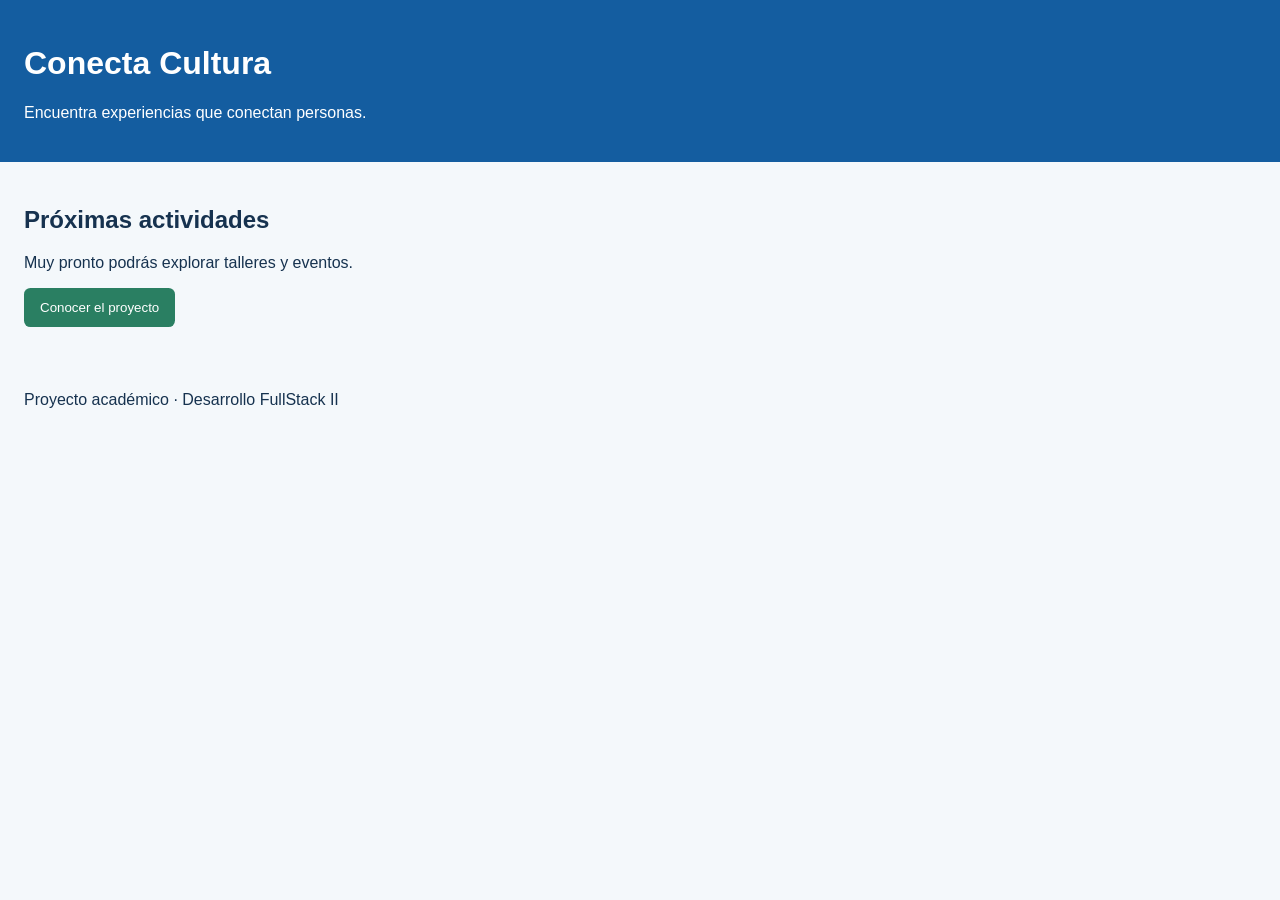
==== index.html @ 901fdadd "docs: identificar autor del proyecto" ====
<!DOCTYPE html>
<html lang="es">
<head>
  <meta charset="UTF-8">
  <meta name="viewport" content="width=device-width, initial-scale=1.0">
  <meta name="description" content="Actividades y talleres de Conecta Cultura">
  <title>Conecta Cultura | Inicio</title>
  <link rel="stylesheet" href="assets/css/estilos.css">
</head>
<body>
  <header>
    <h1>Conecta Cultura</h1>
    <p>Encuentra experiencias que conectan personas.</p>
  </header>

  <main>
    <section>
      <h2>Próximas actividades</h2>
      <p>Muy pronto podrás explorar talleres y eventos.</p>
      <button id="boton-bienvenida" type="button">Conocer el proyecto</button>
    </section>
  </main>

  <footer>
    <p>Proyecto académico · Desarrollo FullStack II</p>
  </footer>

  <script src="assets/js/app.js"></script>
</body>
</html>
---- assets/css/estilos.css ----
* {
  box-sizing: border-box;
}

body {
  margin: 0;
  font-family: Arial, sans-serif;
  color: #16324f;
  background-color: #f4f8fb;
}

header,
main,
footer {
  padding: 1.5rem;
}

header {
  color: #ffffff;
  background-color: #145da0;
}

button {
  padding: 0.75rem 1rem;
  color: #ffffff;
  background-color: #2a7f62;
  border: 0;
  border-radius: 0.4rem;
  cursor: pointer;
}
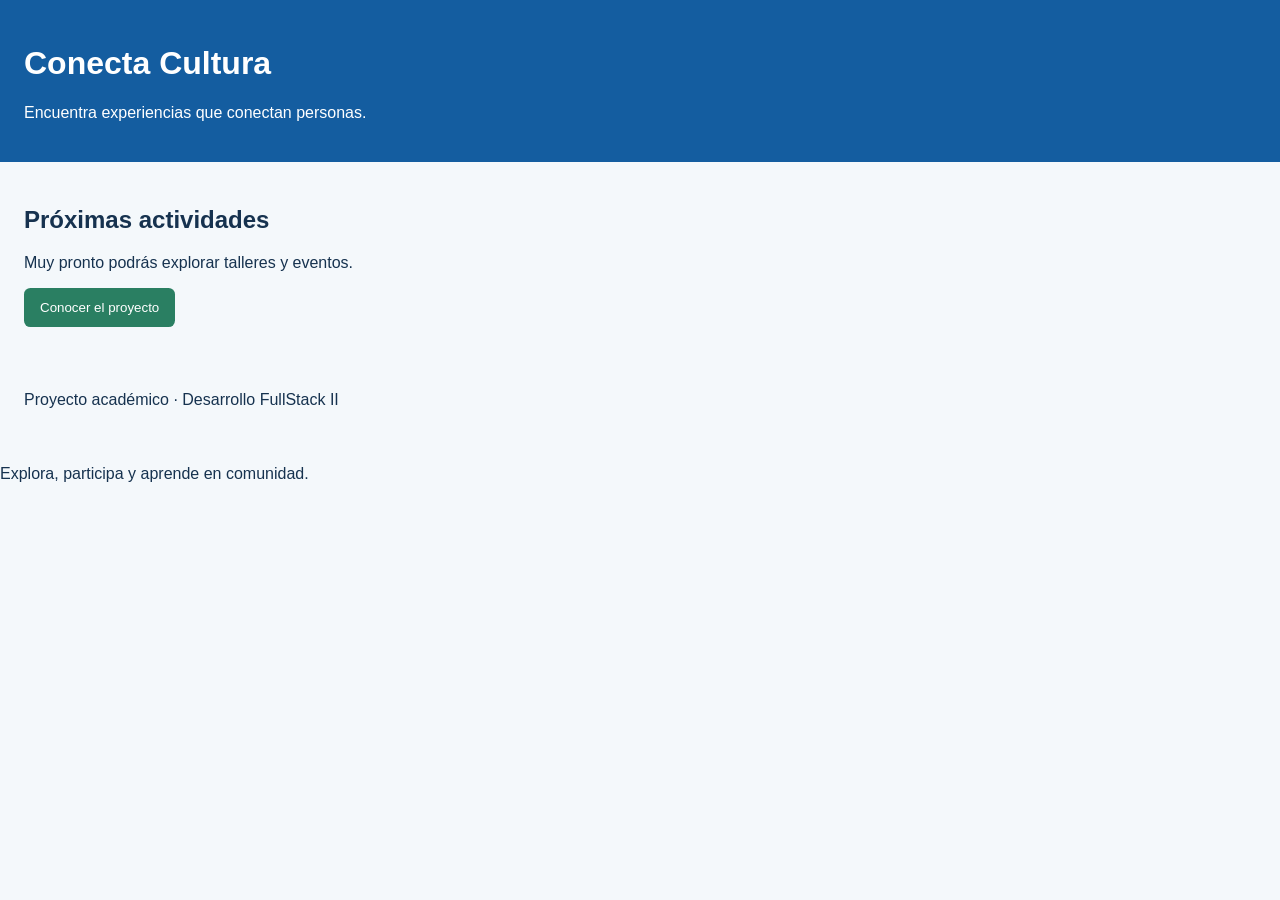
==== commit 2de0869c: "feat: agregar mensaje principal de la plataforma" ====
--- a/index.html
+++ b/index.html
@@ -27,4 +27,5 @@
 
   <script src="assets/js/app.js"></script>
 </body>
-</html>+</html>
+<p class="mensaje-inicial">Explora, participa y aprende en comunidad.</p>
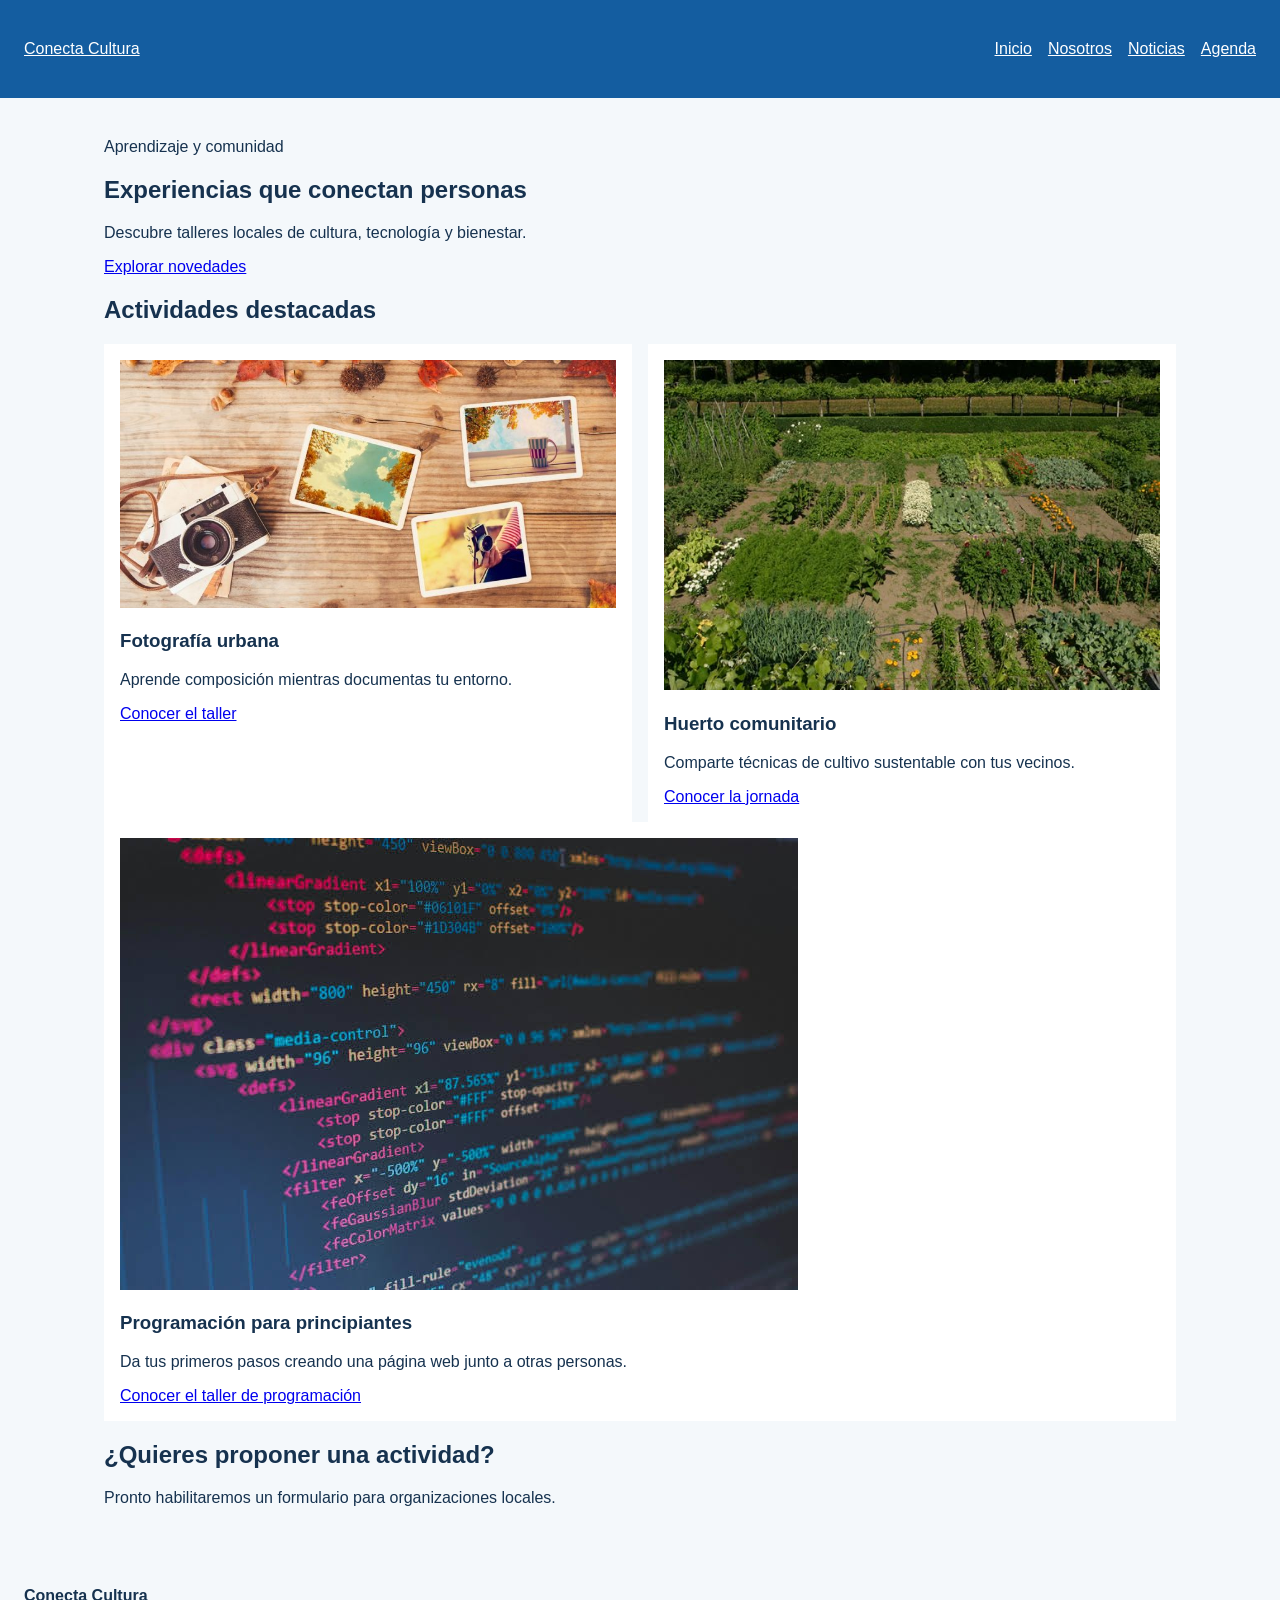
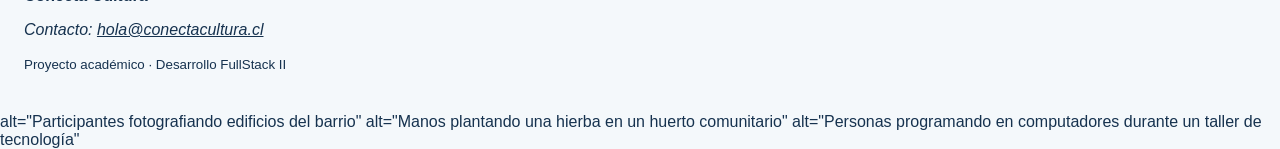
==== commit 31abfd78: "feat: agregar agenda semántica de actividades" ====
--- a/index.html
+++ b/index.html
@@ -1,31 +1,74 @@
 <!DOCTYPE html>
 <html lang="es">
 <head>
-  <meta charset="UTF-8">
-  <meta name="viewport" content="width=device-width, initial-scale=1.0">
-  <meta name="description" content="Actividades y talleres de Conecta Cultura">
-  <title>Conecta Cultura | Inicio</title>
-  <link rel="stylesheet" href="assets/css/estilos.css">
+<meta charset="UTF-8">
+<meta name="viewport" content="width=device-width, initial-scale=1.0">
+<meta name="description" content="Talleres y actividades de Conecta Cultura">
+<title>Inicio | Conecta Cultura</title>
+<link rel="stylesheet" href="assets/css/estilos.css">
 </head>
 <body>
-  <header>
-    <h1>Conecta Cultura</h1>
-    <p>Encuentra experiencias que conectan personas.</p>
-  </header>
+<a class="salto-contenido" href="#contenido-principal">Ir al contenido</a>
+<header class="cabecera-sitio">
+<a class="marca" href="index.html">Conecta Cultura</a>
+<nav aria-label="Navegación principal">
+<ul class="menu">
+<li><a href="index.html" aria-current="page">Inicio</a></li>
+<li><a href="nosotros.html">Nosotros</a></li>
+<li><a href="noticias.html">Noticias</a></li>
+<li><a href="agenda.html">Agenda</a></li>
+</ul>
+</nav>
+</header>
+<main id="contenido-principal">
+<section class="presentacion">
+<p class="etiqueta">Aprendizaje y comunidad</p>
+<h1>Experiencias que conectan personas</h1>
+<p>Descubre talleres locales de cultura, tecnología y bienestar.</p>
+<a class="boton" href="noticias.html">Explorar novedades</a>
+</section>
+<section aria-labelledby="titulo-actividades">
+<h2 id="titulo-actividades">Actividades destacadas</h2>
+<div class="grilla-tarjetas">
+<article class="tarjeta">
+<img src="assets/img/fotografia.jpg"
+alt="Participantes fotografiando edificios del barrio">
+<h3>Fotografía urbana</h3>
+<p>Aprende composición mientras documentas tu entorno.</p>
+<a href="noticia-detalle-1.html">Conocer el taller</a>
+</article>
+<article class="tarjeta">
+<img src="assets/img/huerto.jpg"
+alt="Manos plantando una hierba en un huerto comunitario">
+<h3>Huerto comunitario</h3>
+<p>Comparte técnicas de cultivo sustentable con tus vecinos.</p>
+<a href="noticia-detalle-2.html">Conocer la jornada</a>
+</article>
+</div>
+<article class="tarjeta">
+    <img src="assets/img/programacion.jpg"
+    alt="Personas programando en computadores durante un taller de tecnología">
+    <h3>Programación para principiantes</h3>
+    <p>Da tus primeros pasos creando una página web junto a otras personas.</p>
+    <a href="noticia-detalle-3.html">Conocer el taller de programación</a>
+  </article>
 
-  <main>
-    <section>
-      <h2>Próximas actividades</h2>
-      <p>Muy pronto podrás explorar talleres y eventos.</p>
-      <button id="boton-bienvenida" type="button">Conocer el proyecto</button>
-    </section>
-  </main>
-
-  <footer>
-    <p>Proyecto académico · Desarrollo FullStack II</p>
-  </footer>
-
-  <script src="assets/js/app.js"></script>
+</div>
+</section>
+<aside class="aviso" aria-labelledby="titulo-aviso">
+<h2 id="titulo-aviso">¿Quieres proponer una actividad?</h2>
+<p>Pronto habilitaremos un formulario para organizaciones locales.</p>
+</aside>
+</main>
+<footer class="pie-sitio">
+<p><strong>Conecta Cultura</strong></p>
+<address>Contacto: <a
+href="mailto:hola@conectacultura.cl">hola@conectacultura.cl</a></address>
+<p><small>Proyecto académico · Desarrollo FullStack II</small></p>
+</footer>
+<script src="assets/js/app.js"></script>
 </body>
 </html>
-<p class="mensaje-inicial">Explora, participa y aprende en comunidad.</p>+alt="Participantes fotografiando edificios del barrio"
+alt="Manos plantando una hierba en un huerto comunitario"
+alt="Personas programando en computadores durante un taller de tecnología"
--- a/assets/css/estilos.css
+++ b/assets/css/estilos.css
@@ -28,3 +28,100 @@
   border-radius: 0.4rem;
   cursor: pointer;
 }
+.cabecera-sitio,
+.menu,
+.grilla-tarjetas {
+  display: flex;
+  gap: 1rem;
+}
+
+.cabecera-sitio {
+  align-items: center;
+  justify-content: space-between;
+}
+
+.menu {
+  padding: 0;
+  list-style: none;
+}
+
+.marca,
+.menu a,
+.pie-sitio a {
+  color: inherit;
+}
+
+main {
+  max-width: 70rem;
+  margin-inline: auto;
+}
+
+.grilla-tarjetas {
+  flex-wrap: wrap;
+}
+
+.tarjeta {
+  flex: 1 1 18rem;
+  padding: 1rem;
+  background: #ffffff;
+}
+
+img {
+  max-width: 100%;
+  height: auto;
+}
+
+.salto-contenido {
+  position: absolute;
+  left: -10000px;
+}
+
+.salto-contenido:focus {
+  position: static;
+}
+.tabla-contenedor {
+max-width: 100%;
+overflow-x: auto;
+}
+table {
+width: 100%;
+border-collapse: collapse;
+background-color: #ffffff;
+}
+caption {
+padding: 0.75rem;
+font-weight: bold;
+text-align: left;
+}
+th,
+td {
+padding: 0.75rem;
+border: 1px solid #b8c4cf;
+text-align: left;
+}
+thead {
+color: #ffffff;
+background-color: #145da0;
+}
+.formulario {
+display: grid;
+gap: 1rem;
+max-width: 42rem;
+}
+.formulario fieldset {
+display: grid;
+gap: 0.75rem;
+padding: 1rem;
+border: 1px solid #b8c4cf;
+}
+.formulario input,
+.formulario select,
+.formulario textarea {
+width: 100%;
+padding: 0.7rem;
+font: inherit;
+}
+.formulario input[type="radio"],
+.formulario input[type="checkbox"] {
+width: auto;
+}
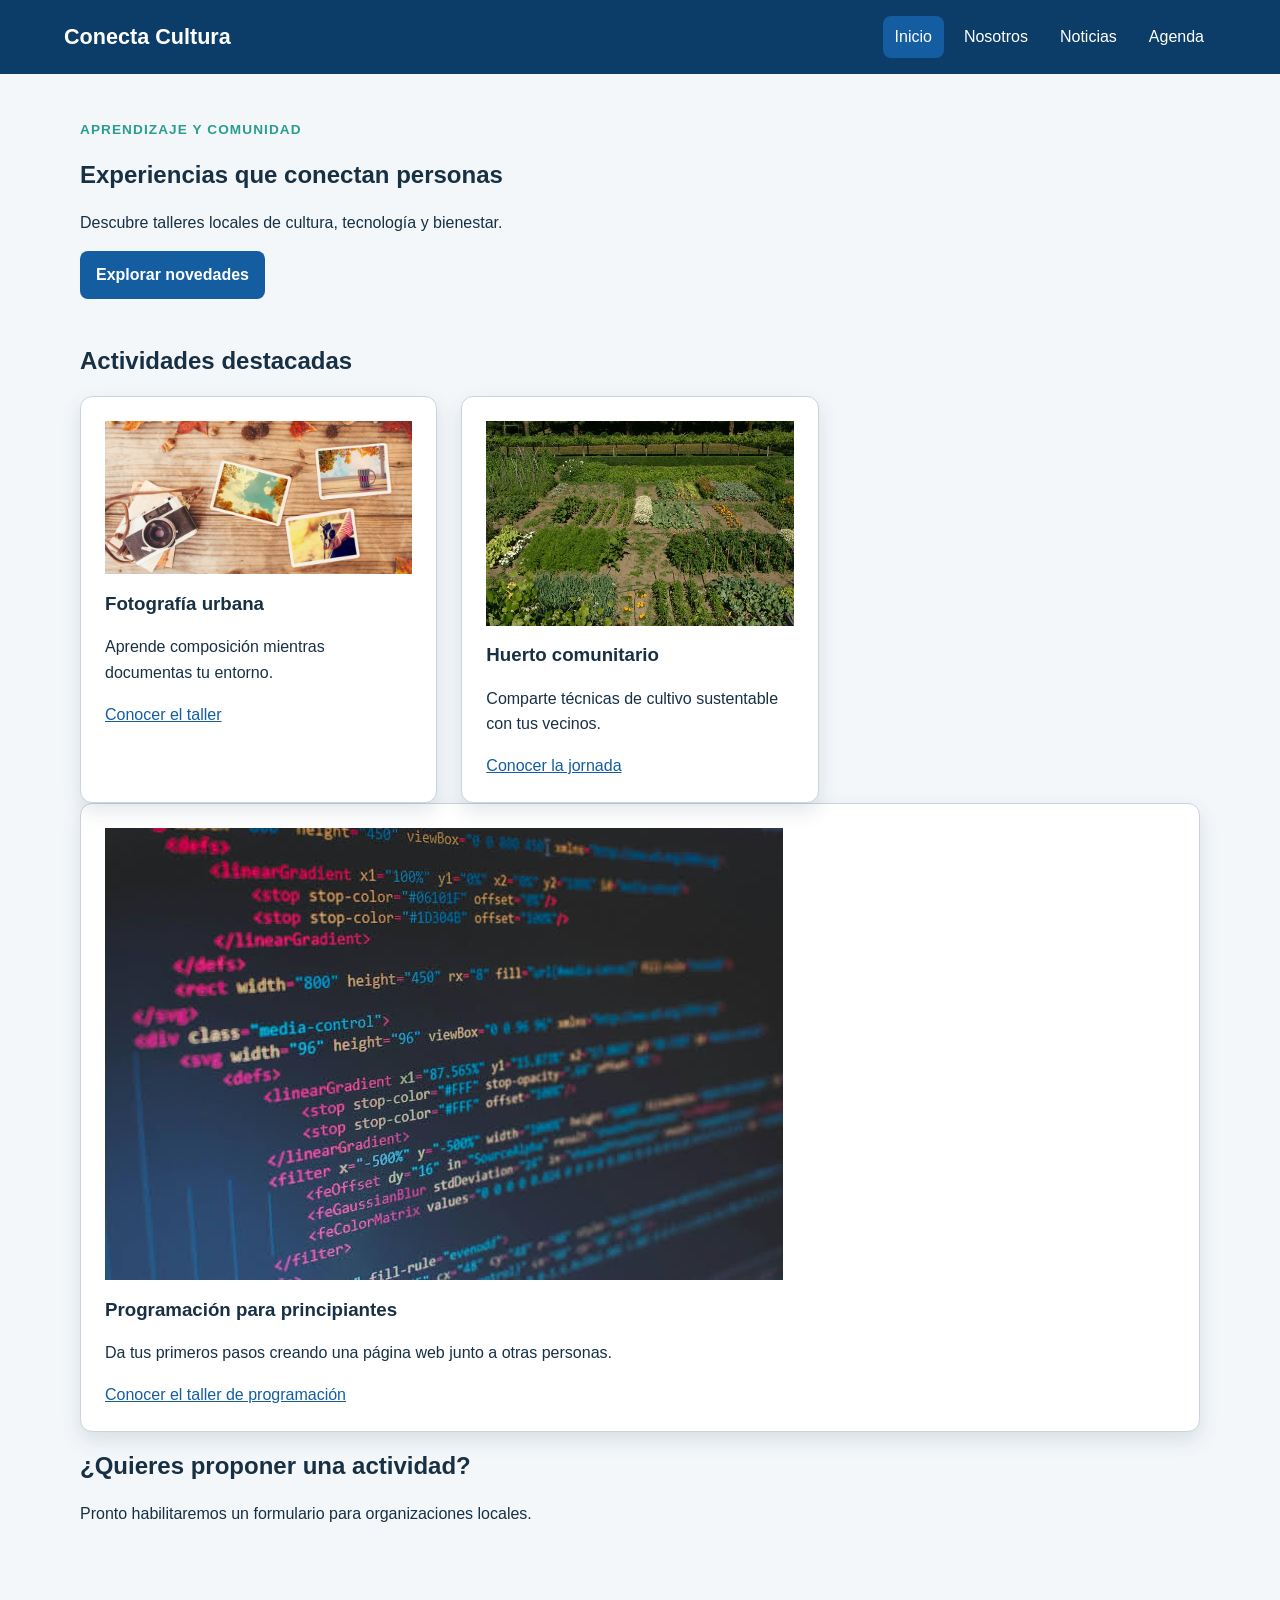
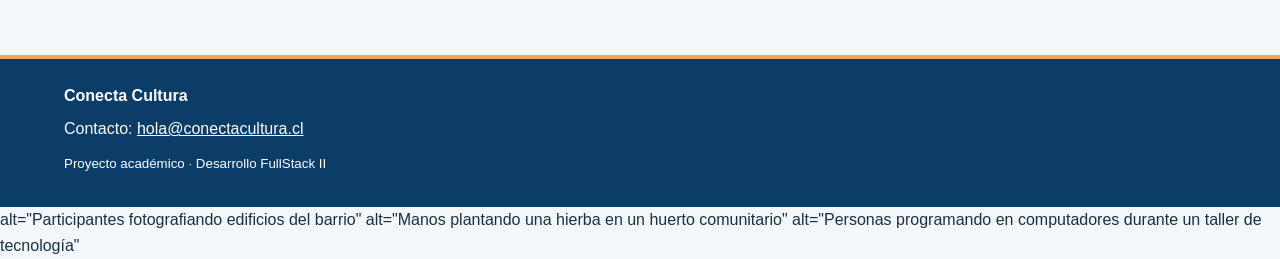
==== commit ad432a83: "feat: agregar fundamentos JavaScript de agenda" ====
--- a/index.html
+++ b/index.html
@@ -68,6 +68,7 @@
 </footer>
 <script src="assets/js/app.js"></script>
 </body>
+
 </html>
 alt="Participantes fotografiando edificios del barrio"
 alt="Manos plantando una hierba en un huerto comunitario"
--- a/assets/css/estilos.css
+++ b/assets/css/estilos.css
@@ -1,127 +1,307 @@
-* {
+/* 1. Variables */
+:root {
+  --color-primario: #145da0;
+  --color-primario-oscuro: #0b3d68;
+  --color-secundario: #2a9d8f;
+  --color-acento: #f4a261;
+  --color-texto: #183044;
+  --color-texto-suave: #526575;
+  --color-fondo: #f4f7fa;
+  --color-superficie: #ffffff;
+  --color-borde: #c9d4de;
+  --fuente-base: Arial, Helvetica, sans-serif;
+  --radio: 0.75rem;
+  --sombra: 0 0.5rem 1.25rem rgb(20 48 68 / 12%);
+  --ancho-contenido: 72rem;
+}
+
+*,
+*::before,
+*::after {
   box-sizing: border-box;
+}
+
+/* 2. Base y tipografía */
+html {
+  scroll-behavior: smooth;
 }
 
 body {
   margin: 0;
-  font-family: Arial, sans-serif;
-  color: #16324f;
-  background-color: #f4f8fb;
-}
-
-header,
-main,
-footer {
-  padding: 1.5rem;
-}
-
-header {
-  color: #ffffff;
-  background-color: #145da0;
-}
-
-button {
-  padding: 0.75rem 1rem;
-  color: #ffffff;
-  background-color: #2a7f62;
-  border: 0;
-  border-radius: 0.4rem;
-  cursor: pointer;
-}
-.cabecera-sitio,
-.menu,
-.grilla-tarjetas {
+  color: var(--color-texto);
+  background: var(--color-fondo);
+  font-family: var(--fuente-base);
+  font-size: 1rem;
+  line-height: 1.6;
+}
+
+img,
+video {
+  display: block;
+  max-width: 100%;
+  height: auto;
+}
+
+a {
+  color: var(--color-primario);
+}
+
+h1,
+h2,
+h3 {
+  line-height: 1.2;
+  text-wrap: balance;
+}
+
+/* 3. Estructura (Guía 5: ancho simplificado) */
+main {
+  width: 90%;
+  max-width: 70rem;
+  margin-inline: auto;
+}
+
+main {
+  padding-block: 2rem 4rem;
+}
+
+section + section {
+  margin-top: 3rem;
+}
+
+/* 4. Navegación (Guía 5: base de una columna con Flexbox) */
+.cabecera-sitio {
   display: flex;
+  flex-direction: column;
   gap: 1rem;
-}
-
-.cabecera-sitio {
-  align-items: center;
-  justify-content: space-between;
+  padding: 1rem 5%;
+  color: #ffffff;
+  background: var(--color-primario-oscuro);
+}
+
+.marca {
+  color: #ffffff;
+  font-size: 1.35rem;
+  font-weight: 700;
+  text-decoration: none;
 }
 
 .menu {
+  display: flex;
+  flex-direction: column;
+  gap: 0.5rem;
+  margin: 0;
   padding: 0;
   list-style: none;
 }
 
-.marca,
-.menu a,
-.pie-sitio a {
-  color: inherit;
-}
-
-main {
-  max-width: 70rem;
-  margin-inline: auto;
-}
-
-.grilla-tarjetas {
-  flex-wrap: wrap;
-}
-
-.tarjeta {
-  flex: 1 1 18rem;
-  padding: 1rem;
-  background: #ffffff;
-}
-
-img {
+.menu a {
+  display: inline-block;
+  padding: 0.5rem 0.75rem;
+  color: #ffffff;
+  border-radius: 0.5rem;
+  text-decoration: none;
+}
+
+.menu a:hover,
+.menu a[aria-current="page"] {
+  background: var(--color-primario);
+}
+
+/* 5. Componentes */
+.etiqueta {
+  margin-bottom: 0.25rem;
+  color: var(--color-secundario);
+  font-size: 0.85rem;
+  font-weight: 700;
+  letter-spacing: 0.08em;
+  text-transform: uppercase;
+}
+
+.tarjeta,
+.mensaje-confirmacion,
+.formulario fieldset {
+  padding: 1.5rem;
+  background: var(--color-superficie);
+  border: 1px solid var(--color-borde);
+  border-radius: var(--radio);
+  box-shadow: var(--sombra);
+}
+
+.boton,
+button {
+  display: inline-block;
+  width: fit-content;
+  padding: 0.7rem 1rem;
+  color: #ffffff;
+  background: var(--color-primario);
+  border: 0;
+  border-radius: 0.5rem;
+  font: inherit;
+  font-weight: 700;
+  text-decoration: none;
+  cursor: pointer;
+}
+
+.boton:hover,
+button:hover {
+  background: var(--color-primario-oscuro);
+}
+
+/* Variante opcional (desafío Guía 4) */
+.boton--secundario {
+  color: var(--color-primario-oscuro);
+  background: transparent;
+  border: 2px solid currentColor;
+}
+
+.boton--secundario:hover {
+  color: #ffffff;
+  background: var(--color-primario-oscuro);
+}
+
+/* 6. Tablas y formularios */
+.tabla-contenedor {
   max-width: 100%;
-  height: auto;
-}
-
-.salto-contenido {
-  position: absolute;
-  left: -10000px;
-}
-
-.salto-contenido:focus {
-  position: static;
-}
-.tabla-contenedor {
-max-width: 100%;
-overflow-x: auto;
-}
+  overflow-x: auto;
+}
+
 table {
-width: 100%;
-border-collapse: collapse;
-background-color: #ffffff;
-}
-caption {
-padding: 0.75rem;
-font-weight: bold;
-text-align: left;
-}
+  width: 100%;
+  border-collapse: collapse;
+  background: var(--color-superficie);
+}
+
+caption,
 th,
 td {
-padding: 0.75rem;
-border: 1px solid #b8c4cf;
-text-align: left;
-}
+  padding: 0.75rem;
+  text-align: left;
+}
+
+th,
+td {
+  border: 1px solid var(--color-borde);
+}
+
 thead {
-color: #ffffff;
-background-color: #145da0;
-}
+  color: #ffffff;
+  background: var(--color-primario);
+}
+
 .formulario {
-display: grid;
-gap: 1rem;
-max-width: 42rem;
-}
+  display: grid;
+  gap: 1rem;
+  max-width: 42rem;
+}
+
 .formulario fieldset {
-display: grid;
-gap: 0.75rem;
-padding: 1rem;
-border: 1px solid #b8c4cf;
-}
+  display: grid;
+  gap: 0.75rem;
+}
+
 .formulario input,
 .formulario select,
 .formulario textarea {
-width: 100%;
-padding: 0.7rem;
-font: inherit;
-}
+  width: 100%;
+  padding: 0.7rem;
+  color: inherit;
+  background: #ffffff;
+  border: 1px solid var(--color-borde);
+  border-radius: 0.4rem;
+  font: inherit;
+}
+
 .formulario input[type="radio"],
 .formulario input[type="checkbox"] {
-width: auto;
+  width: auto;
+}
+
+/* 7. Multimedia y utilidades */
+.grilla-tarjetas {
+  display: grid;
+  grid-template-columns: 1fr;
+  gap: 1.5rem;
+}
+
+video,
+iframe {
+  width: 100%;
+  max-width: 100%;
+}
+
+iframe {
+  aspect-ratio: 16 / 9;
+  border: 0;
+}
+
+.pie-sitio {
+  margin-top: 3rem;
+  padding: 1.5rem 5%;
+  color: #ffffff;
+  background: var(--color-primario-oscuro);
+  border-top: 4px solid var(--color-acento);
+}
+
+.pie-sitio p,
+.pie-sitio address {
+  margin: 0 0 0.5rem;
+  font-style: normal;
+}
+
+.pie-sitio a {
+  color: #ffffff;
+}
+
+/* 8. Estados interactivos y accesibilidad */
+:focus-visible {
+  outline: 3px solid var(--color-acento);
+  outline-offset: 3px;
+}
+
+input:required,
+select:required,
+textarea:required {
+  border-left: 0.3rem solid var(--color-primario);
+}
+
+input:focus,
+select:focus,
+textarea:focus {
+  border-color: var(--color-primario);
+}
+
+.salto-contenido {
+  position: absolute;
+  padding: 0.6rem 1rem;
+  color: #ffffff;
+  background: var(--color-primario-oscuro);
+  transform: translateY(-150%);
+}
+
+.salto-contenido:focus {
+  transform: translateY(0);
+}
+
+/* 9. Media queries (siempre al final, después de las reglas base) */
+@media (min-width: 48rem) {
+  .cabecera-sitio {
+    flex-direction: row;
+    justify-content: space-between;
+    align-items: center;
+  }
+
+  .menu {
+    flex-direction: row;
+    flex-wrap: wrap;
+  }
+
+  .grilla-tarjetas {
+    grid-template-columns: 1fr 1fr;
+  }
+}
+
+@media (min-width: 64rem) {
+  .grilla-tarjetas {
+    grid-template-columns: repeat(3, 1fr);
+  }
 }
